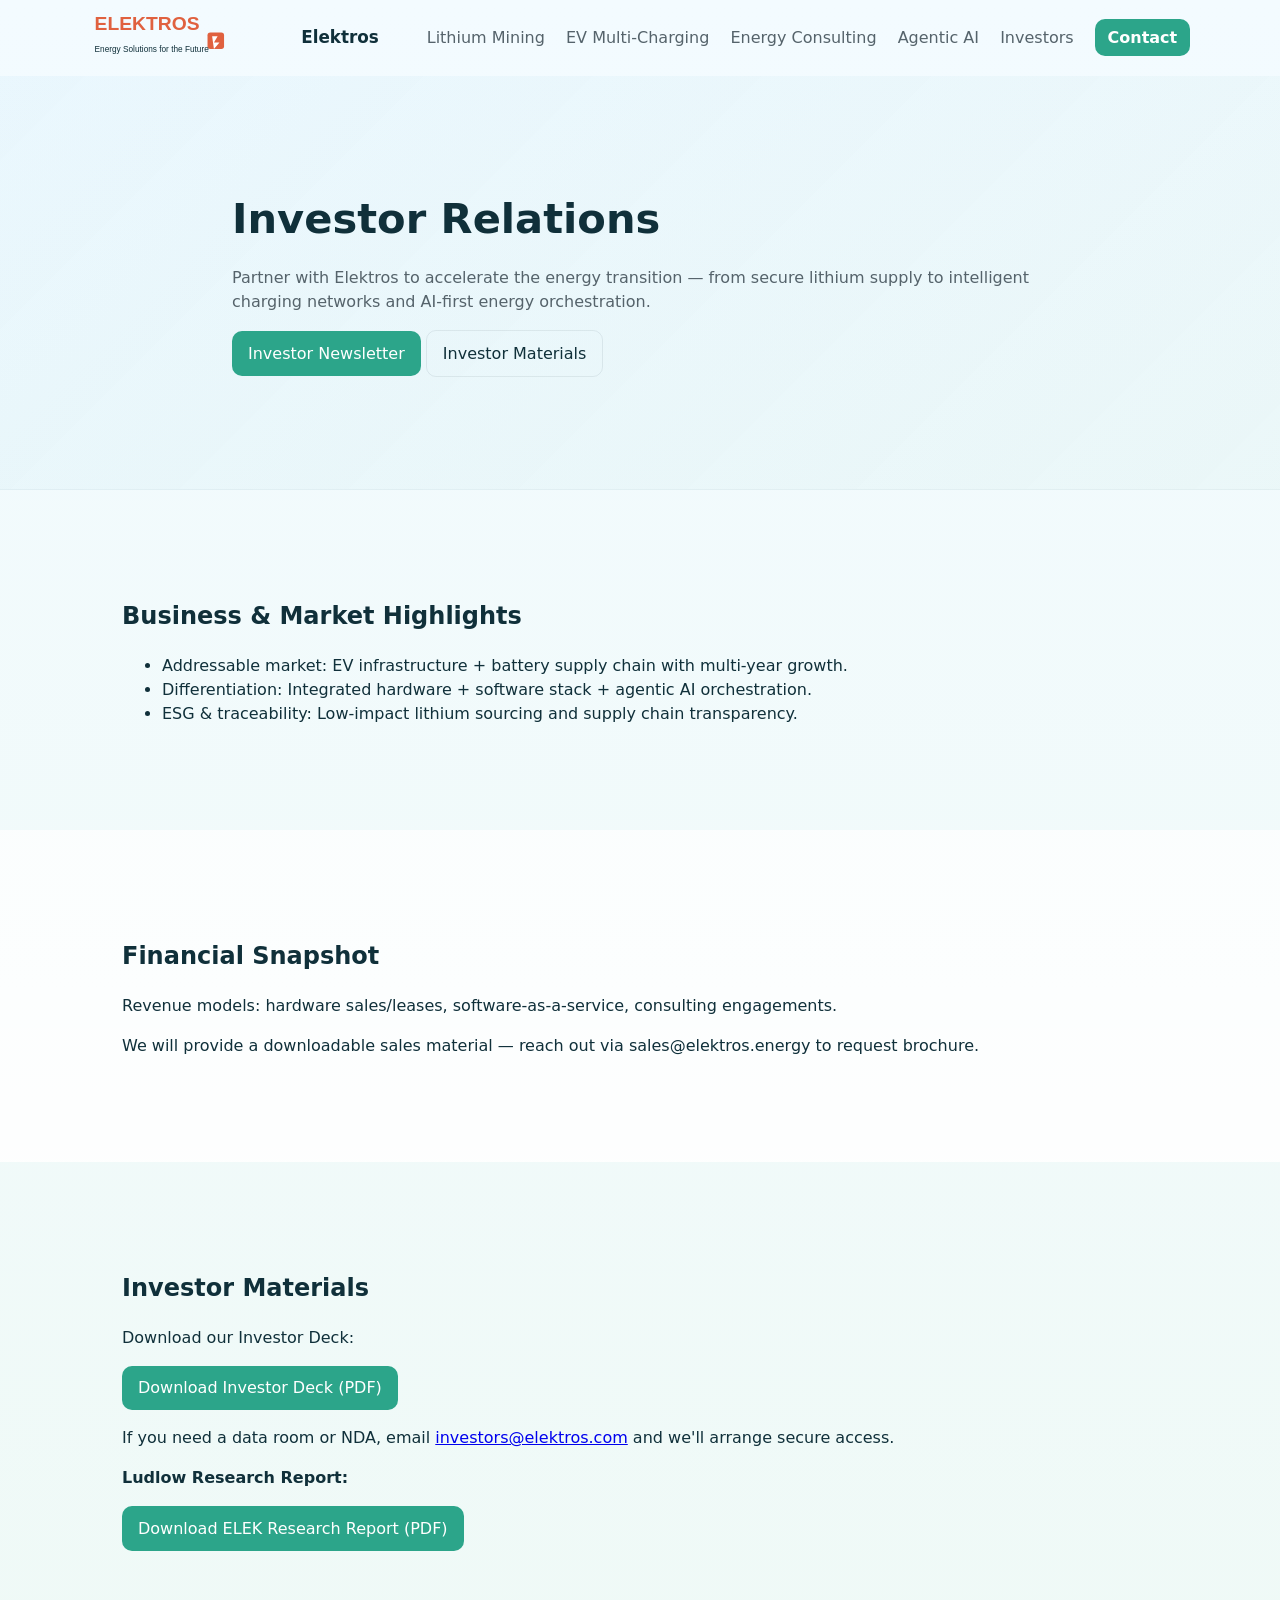
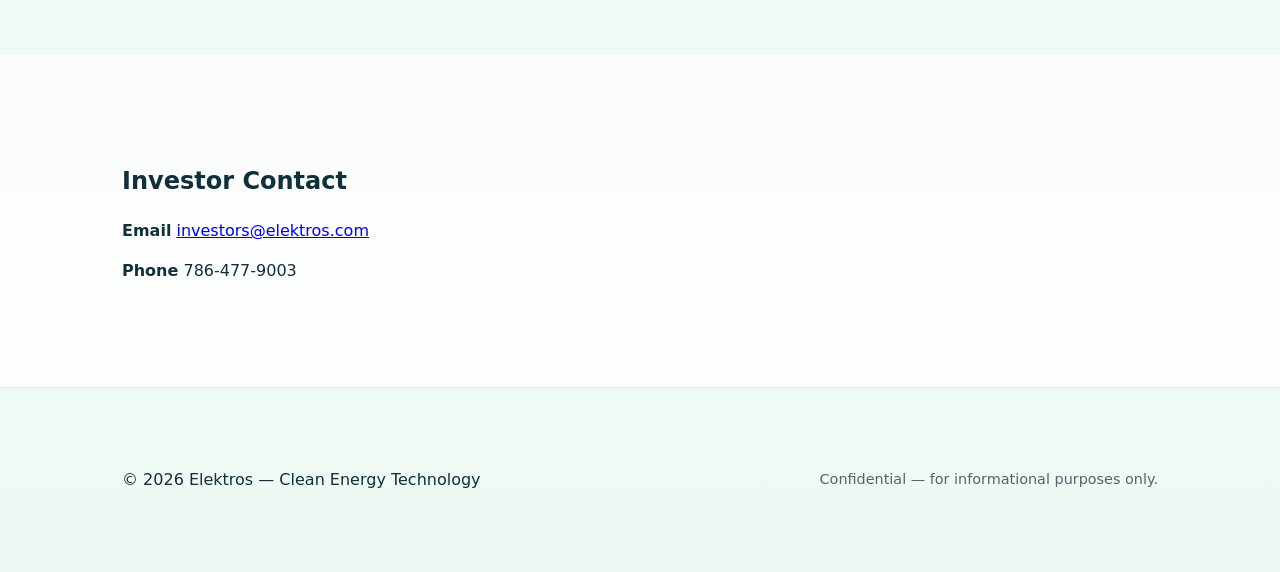
==== investors.html @ c7a5e923 "Update investor materials section formatting" ====
<!doctype html>
<html lang="en">
<head>
  <meta charset="utf-8" />
  <meta name="viewport" content="width=device-width,initial-scale=1" />
  <title>Investors — Elektros</title>
  <meta name="description" content="Investor relations for Elektros — growth plan, financial highlights, and investor materials." />
  <link rel="stylesheet" href="assets/styles.css" />
  <link rel="icon" href="assets/favicon.svg" />
</head>
<body>
  <header class="site-header">
    <div class="container header-inner">
      <a class="brand" href="index.html">
        <img src="assets/logo.svg" alt="Elektros logo" class="logo" />
        <span class="brand-name">Elektros</span>
      </a>
      <nav class="nav">
        <a href="index.html#lithium">Lithium Mining</a>
        <a href="index.html#ev">EV Multi-Charging</a>
        <a href="index.html#consulting">Energy Consulting</a>
        <a href="index.html#ai">Agentic AI</a>
        <a href="investors.html">Investors</a>
        <a class="cta" href="index.html#contact">Contact</a>
      </nav>
    </div>
  </header>

  <main>
    <section class="hero">
      <div class="container hero-inner">
        <h1>Investor Relations</h1>
        <p class="lead">Partner with Elektros to accelerate the energy transition — from secure lithium supply to intelligent charging networks and AI-first energy orchestration.</p>
        <div class="hero-cta">
          <a class="btn btn-primary" href="https://forms.gle/TB41ewURESBm6MHU6">Investor Newsletter</a>
          <a class="btn btn-outline" href="#materials">Investor Materials</a>
        </div>
      </div>
    </section>

    <section id="highlights" class="section">
      <div class="container">
        <h2>Business & Market Highlights</h2>
        <ul>
          <li>Addressable market: EV infrastructure + battery supply chain with multi-year growth.</li>
          <li>Differentiation: Integrated hardware + software stack + agentic AI orchestration.</li>
          <li>ESG & traceability: Low-impact lithium sourcing and supply chain transparency.</li>
        </ul>
      </div>
    </section>

    <section id="financials" class="section alt">
      <div class="container">
        <h2>Financial Snapshot</h2>
        <p>Revenue models: hardware sales/leases, software-as-a-service, consulting engagements.</p>
        <p>We will provide a downloadable sales material — reach out via sales@elektros.energy to request brochure.</p>
      </div>
    </section>

    <section id="materials" class="section">
      <div class="container">
        <h2>Investor Materials</h2>
        <p><b></b>Download our Investor Deck:</b></p>
        <p><a class="btn btn-primary" href="https://drive.google.com/file/d/1-n-Z3dWcrwWBhLFF3qCWU4nZG055tNCm/view?usp=sharing" download>Download Investor Deck (PDF)</a></p>
        <p>If you need a data room or NDA, email <a href="mailto:elektrosinc@gmail.com">investors@elektros.com</a> and we'll arrange secure access.</p>
        <p><b>Ludlow Research Report:</b></p>
        <p><a class="btn btn-primary" href="https://ludlowresearch.com/wp-content/uploads/2026/03/elek-report-mar2026.pdf" download>Download ELEK Research Report (PDF)</a></p>
        <p>
      </div>
    </section>

    <section id="ir-contact" class="section alt">
      <div class="container">
        <h2>Investor Contact</h2>
        <p><strong>Email</strong> <a href="mailto:elektrosinc@gmail.com">investors@elektros.com</a></p>
        <p><strong>Phone</strong> 786-477-9003</p>
      </div>
    </section>
  </main>

  <footer class="site-footer">
    <div class="container footer-inner">
      <p>© <span id="year"></span> Elektros — Clean Energy Technology</p>
      <p class="small">Confidential — for informational purposes only.</p>
    </div>
  </footer>

  <script src="assets/script.js"></script>
</body>
</html>
---- assets/styles.css ----
:root{
  --bg:#f3fbff; /* very faint sky blue background */
  --card:#ffffff;
  --accent-1:#2ca58a; /* light green - primary energy/positive accent */
  --accent-2:#7cccf0; /* faint sky blue accent */
  --text:#10303a;
  --muted:#55636b;
  --radius:12px;
  --container:1100px;
  font-family: Inter, system-ui, -apple-system, "Segoe UI", Roboto, "Helvetica Neue", Arial;
}

*{box-sizing:border-box}
body{
  margin:0;
  color:var(--text);
  background:linear-gradient(180deg,var(--bg) 0%, #eef9f4 100%);
  -webkit-font-smoothing:antialiased;
  -moz-osx-font-smoothing:grayscale;
  line-height:1.5;
}

.container{
  max-width:var(--container);
  margin:0 auto;
  padding:2rem;
}

/* header */
.site-header{background:transparent; position:sticky; top:0; z-index:20}
.header-inner{display:flex;align-items:center;justify-content:space-between;padding:1rem 0}
.brand{display:flex;align-items:center;text-decoration:none;color:inherit}
.logo{height:44px;margin-right:.6rem}
.brand-name{font-weight:700;font-size:1.05rem}
.nav a{margin-left:1rem;text-decoration:none;color:var(--muted)}
.nav .cta{background:var(--accent-1);color:white;padding:.55rem .8rem;border-radius:10px;margin-left:1rem;font-weight:600}

/* hero */
.hero{padding:5rem 0;background:linear-gradient(135deg, rgba(124,204,240,0.08), rgba(44,165,138,0.04));border-bottom:1px solid rgba(16,48,58,0.04)}
.hero-inner{max-width:880px}
.hero h1{font-size:clamp(1.6rem,3.5vw,2.6rem);margin:0 0 .6rem}
.lead{color:var(--muted);margin-bottom:1rem}
.btn{display:inline-block;text-decoration:none;border-radius:10px;padding:.65rem 1rem}
.btn-primary{background:var(--accent-1);color:white}
.btn-outline{border:1px solid rgba(16,48,58,0.08);color:var(--text)}

/* sections */
.section{padding:3.5rem 0}
.section.alt{background:linear-gradient(180deg, rgba(255,255,255,0.7), rgba(255,255,255,0.9))}
.split{display:flex;gap:2rem;align-items:center}
.split-image img{width:100%;border-radius:12px;box-shadow:0 6px 18px rgba(16,48,58,0.06)}
.split-content{flex:1}
.split-image{flex:1}

/* cards */
.cards .card-grid{display:grid;grid-template-columns:repeat(auto-fit,minmax(220px,1fr));gap:1rem;margin-top:1rem}
.card{background:var(--card);padding:1rem;border-radius:12px;box-shadow:0 6px 18px rgba(16,48,58,0.04)}

/* features */
.features{display:flex;gap:1rem;flex-wrap:wrap}
.feature{flex:1;min-width:200px;background:linear-gradient(180deg,#fff,#fbfffe);padding:1rem;border-radius:10px;border:1px solid rgba(44,165,138,0.06)}

/* contact */
.contact-grid{display:grid;grid-template-columns:repeat(auto-fit,minmax(180px,1fr));gap:1rem;margin-top:1rem}

/* investors specific */
.investors-section .split-content ul {margin-top:1rem}
.investors-section .split-image img {max-height:220px;object-fit:cover}

/* footer */
.site-footer{padding:2rem 0;background:transparent;border-top:1px solid rgba(16,48,58,0.04)}
.footer-inner{display:flex;justify-content:space-between;align-items:center;gap:1rem;flex-wrap:wrap}
.small{color:var(--muted);font-size:.9rem}

/* responsive */
@media (max-width:900px){
  .split{flex-direction:column}
  .nav{display:none}
  .container{padding:1rem}
}
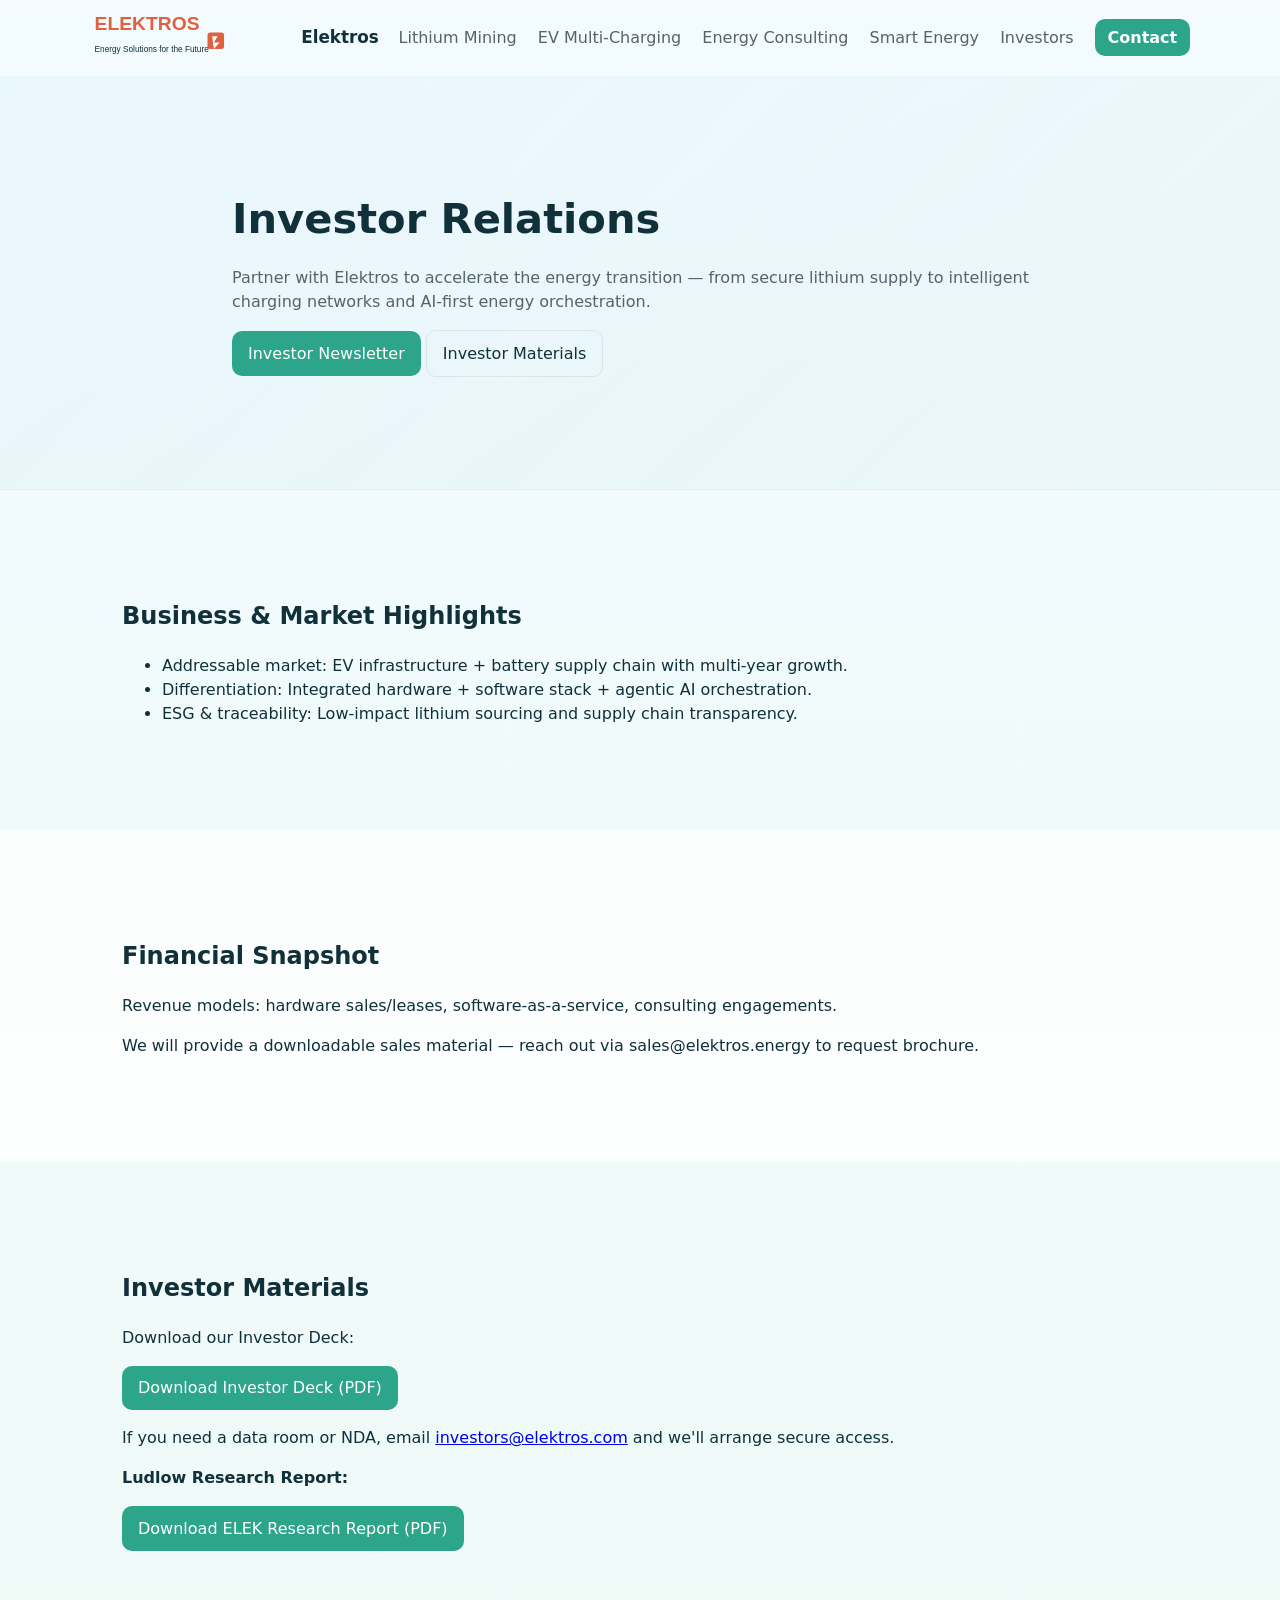
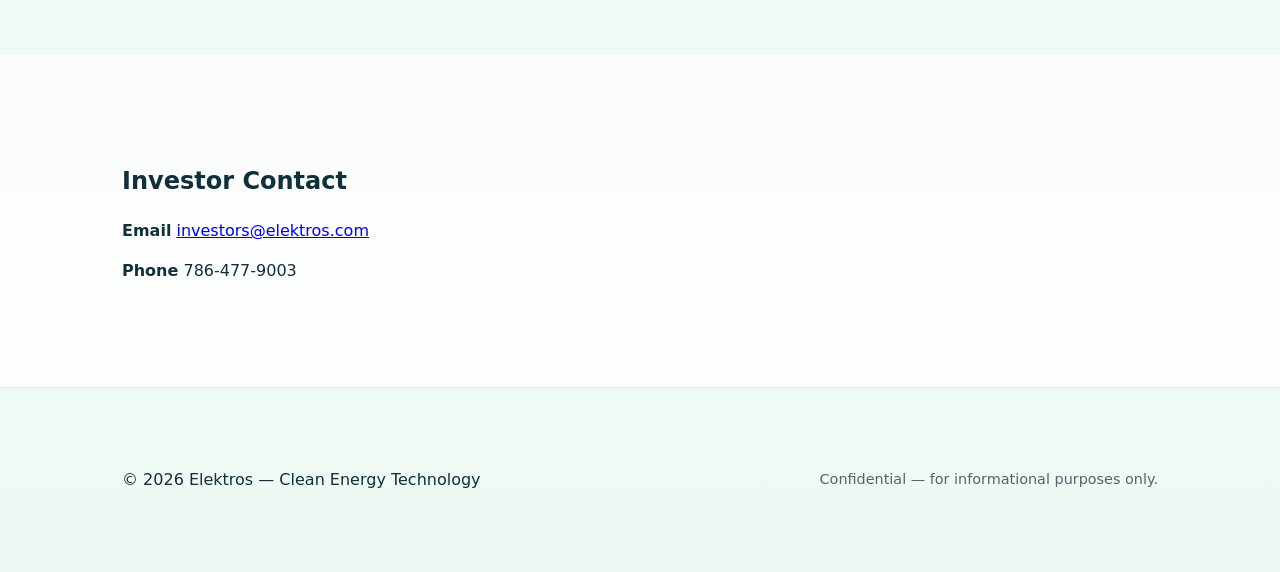
==== commit 55a2d7fe: "Replace 'Agentic AI' link with 'Smart Energy'" ====
--- a/investors.html
+++ b/investors.html
@@ -19,7 +19,7 @@
         <a href="index.html#lithium">Lithium Mining</a>
         <a href="index.html#ev">EV Multi-Charging</a>
         <a href="index.html#consulting">Energy Consulting</a>
-        <a href="index.html#ai">Agentic AI</a>
+        <a href="smart-energy.html">Smart Energy</a>
         <a href="investors.html">Investors</a>
         <a class="cta" href="index.html#contact">Contact</a>
       </nav>
@@ -32,7 +32,7 @@
         <h1>Investor Relations</h1>
         <p class="lead">Partner with Elektros to accelerate the energy transition — from secure lithium supply to intelligent charging networks and AI-first energy orchestration.</p>
         <div class="hero-cta">
-          <a class="btn btn-primary" href="https://forms.gle/TB41ewURESBm6MHU6">Investor Newsletter</a>
+          <a class="btn btn-primary" href="https://forms.gle/EFmY5FF8rQbjCe3B9">Investor Newsletter</a>
           <a class="btn btn-outline" href="#materials">Investor Materials</a>
         </div>
       </div>
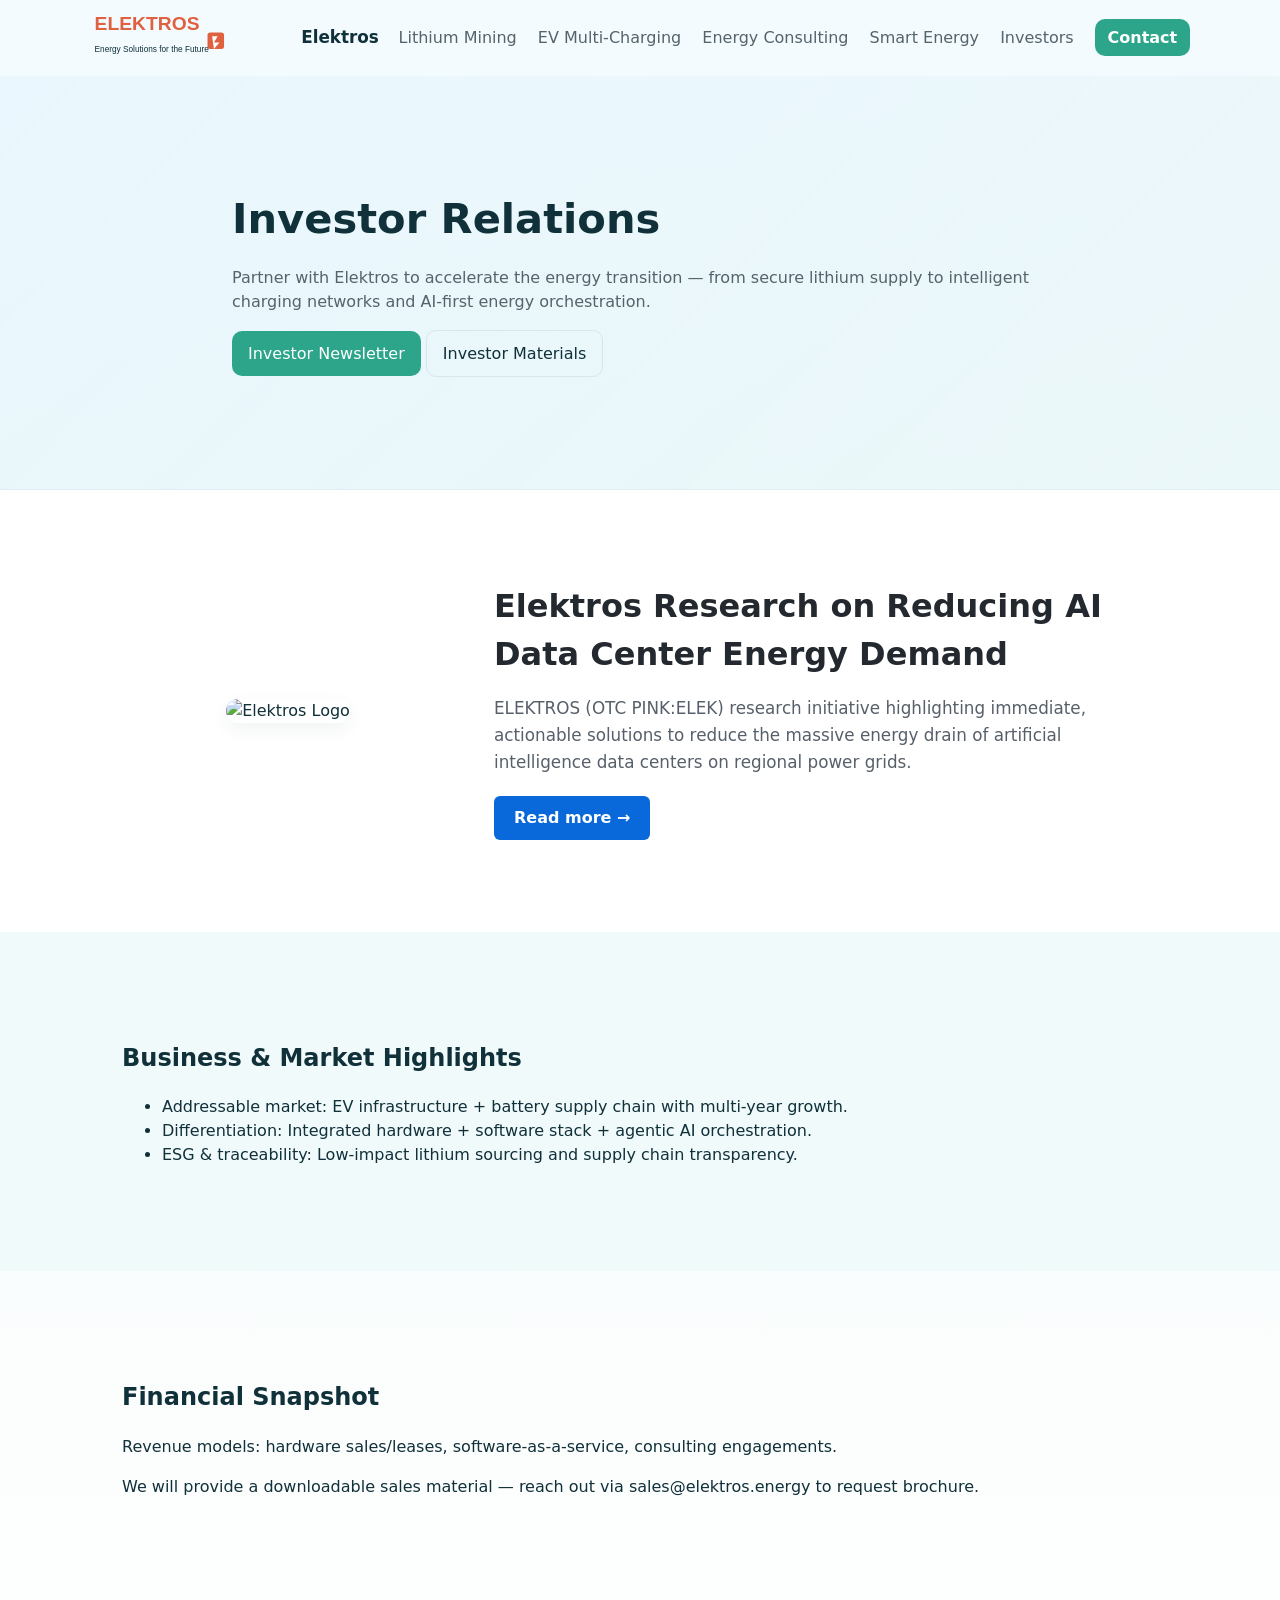
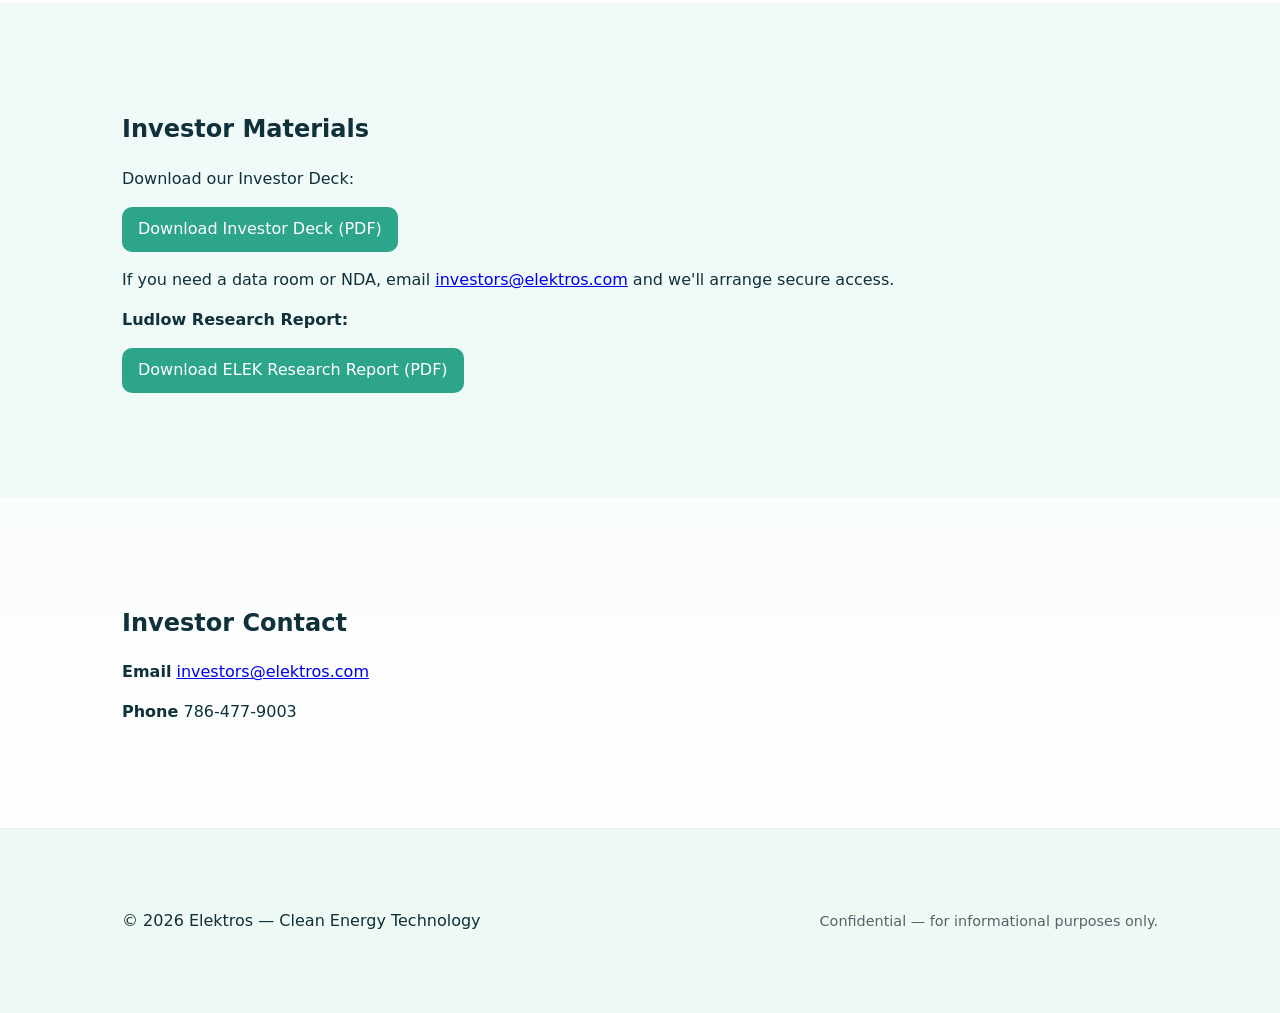
==== commit 6fdcfd74: "Add Elektros AI Research Highlight Section Added a new section highlighting Elektros AI research foc" ====
--- a/investors.html
+++ b/investors.html
@@ -1,6 +1,15 @@
 <!doctype html>
 <html lang="en">
 <head>
+<!-- Google tag (gtag.js) -->
+<script async src="https://www.googletagmanager.com/gtag/js?id=G-2PX22MKM0C"></script>
+<script>
+  window.dataLayer = window.dataLayer || [];
+  function gtag(){dataLayer.push(arguments);}
+  gtag('js', new Date());
+
+  gtag('config', 'G-2PX22MKM0C');
+</script>
   <meta charset="utf-8" />
   <meta name="viewport" content="width=device-width,initial-scale=1" />
   <title>Investors — Elektros</title>
@@ -38,6 +47,38 @@
       </div>
     </section>
 
+    <!-- Elektros AI Research Highlight Section -->
+<section id="ai-research" class="section" style="padding: 60px 0; background-color: #ffffff;">
+  <div class="container split" style="display: flex; align-items: center; gap: 40px; flex-wrap: wrap;">
+    
+    <!-- Left Column: SVG Logo -->
+    <div class="split-image" aria-hidden="true" style="flex: 1; min-width: 250px; text-align: center;">
+      <img src="assets/logo1.svg" alt="Elektros Logo" style="max-width: 100%; height: auto; max-height: 150px;" />
+    </div>
+    
+    <!-- Right Column: Research Content -->
+    <div class="split-content" style="flex: 2; min-width: 300px;">
+      <h2 style="margin-top: 0; margin-bottom: 15px; font-size: 2rem; color: #24292f;">
+        Elektros Research on Reducing AI Data Center Energy Demand
+      </h2>
+      
+      <p style="margin-bottom: 20px; font-size: 1.05rem; line-height: 1.6; color: #57606a;">
+        ELEKTROS (OTC PINK:ELEK) research initiative highlighting immediate, actionable solutions to reduce the massive energy drain of artificial intelligence data centers on regional power grids.
+      </p>
+      
+      <a href="https://www.otcmarkets.com/stock/elek/news/Elektros-Highlights-Energy-Research-on-Reducing-AI-Data-Center-Energy-Demand?e&id=3503053" 
+         target="_blank" 
+         rel="noopener noreferrer" 
+         style="display: inline-block; padding: 10px 20px; background-color: #0969da; color: #ffffff; text-decoration: none; font-weight: 600; border-radius: 6px; font-size: 1rem; transition: background-color 0.2s ease;"
+         onmouseover="this.style.backgroundColor='#0c50a3';" 
+         onmouseout="this.style.backgroundColor='#0969da';">
+        Read more &rarr;
+      </a>
+    </div>
+
+  </div>
+</section>
+    
     <section id="highlights" class="section">
       <div class="container">
         <h2>Business & Market Highlights</h2>
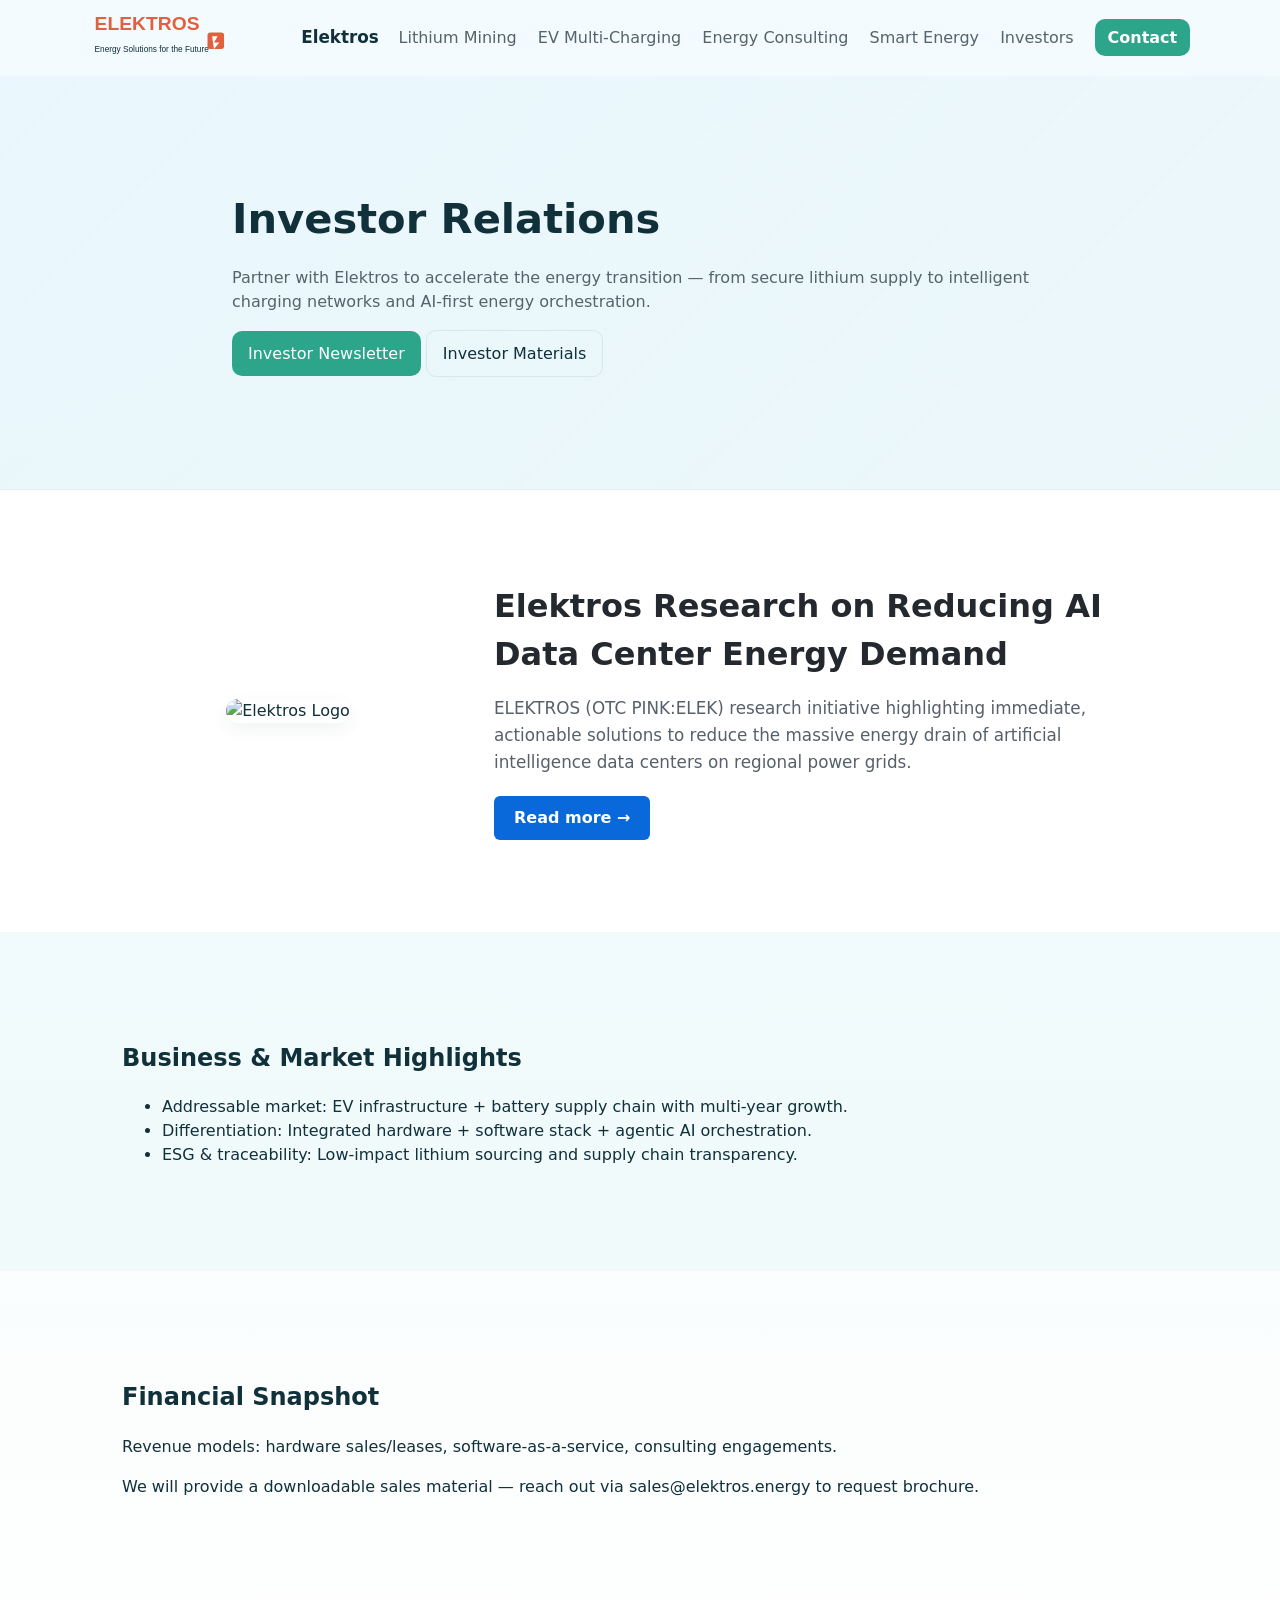
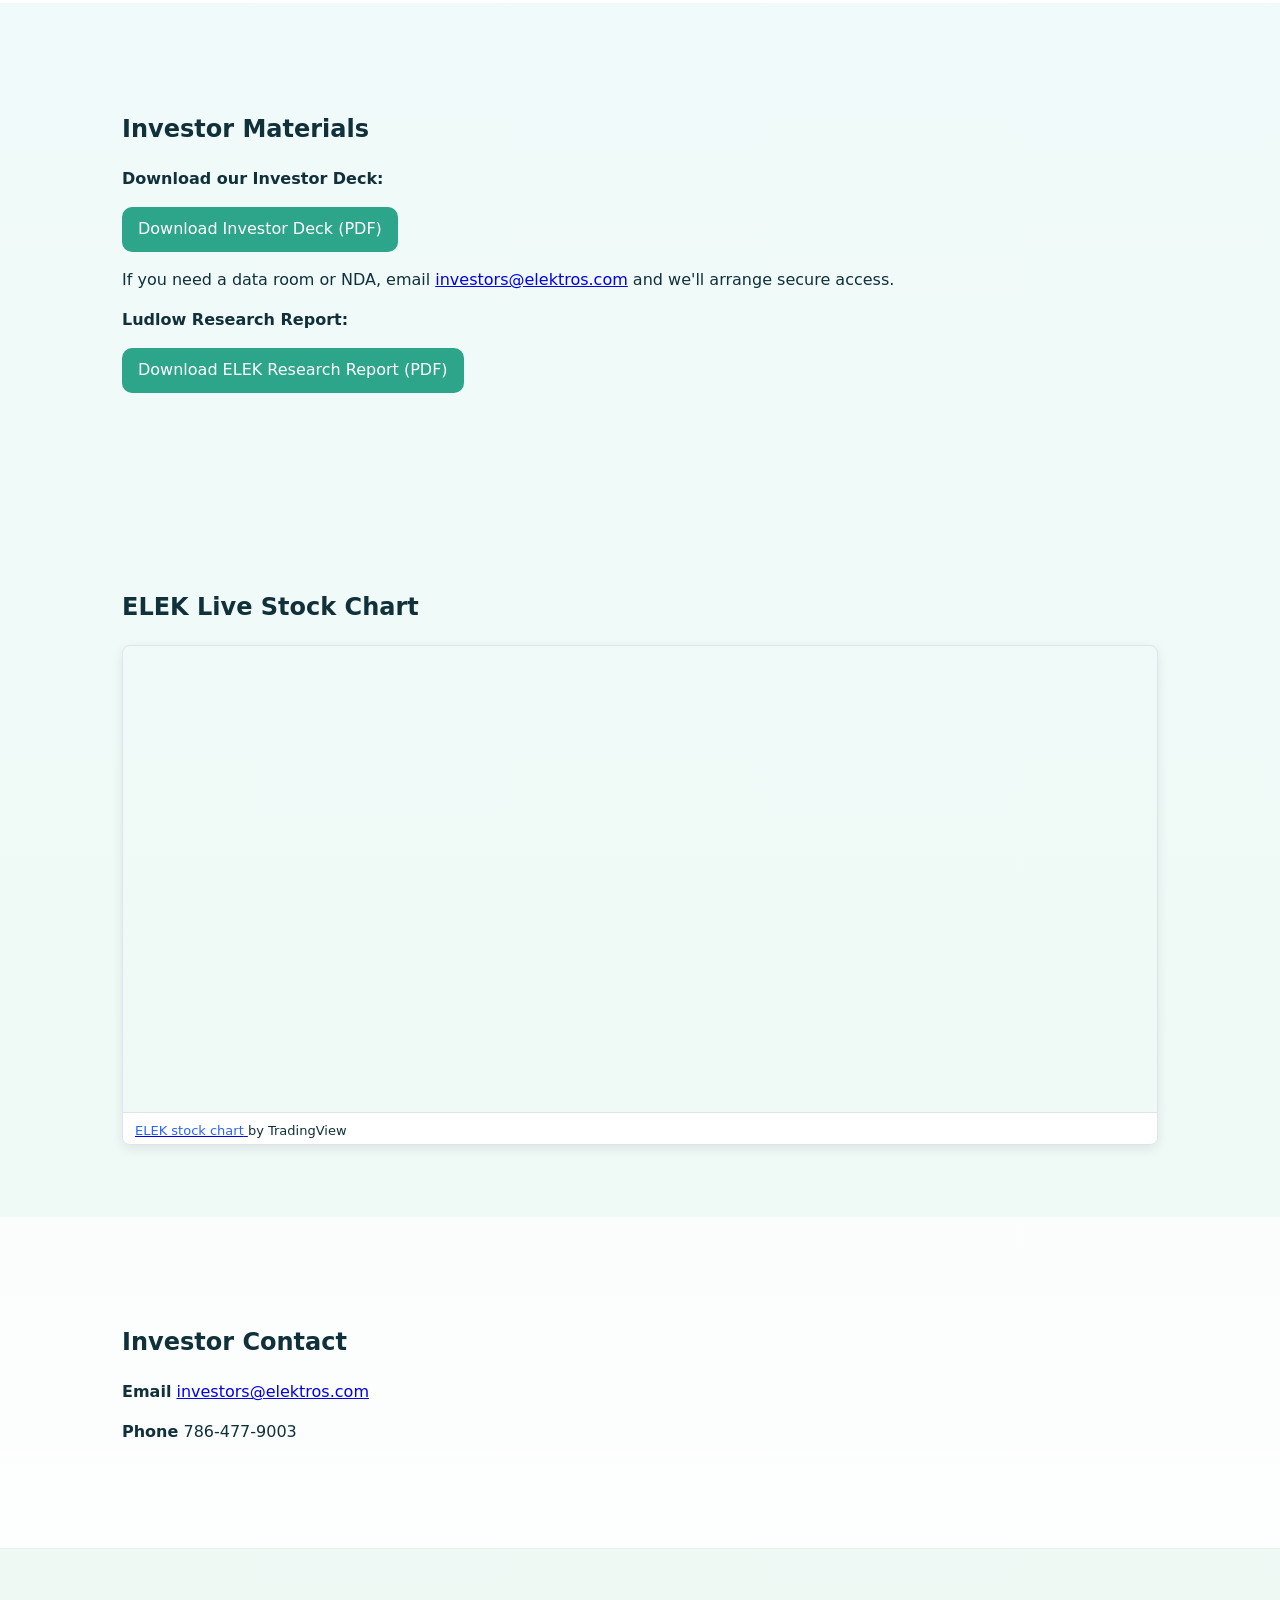
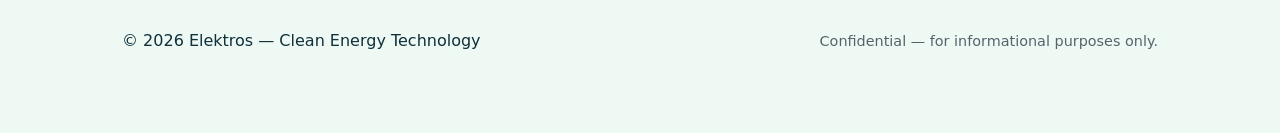
==== commit 0f4e3695: "Add live stock chart section to investors page Added a new section for the live stock chart using Tr" ====
--- a/investors.html
+++ b/investors.html
@@ -101,14 +101,63 @@
     <section id="materials" class="section">
       <div class="container">
         <h2>Investor Materials</h2>
-        <p><b></b>Download our Investor Deck:</b></p>
+        <p><b>Download our Investor Deck:</b></p>
         <p><a class="btn btn-primary" href="https://drive.google.com/file/d/1-n-Z3dWcrwWBhLFF3qCWU4nZG055tNCm/view?usp=sharing" download>Download Investor Deck (PDF)</a></p>
         <p>If you need a data room or NDA, email <a href="mailto:elektrosinc@gmail.com">investors@elektros.com</a> and we'll arrange secure access.</p>
         <p><b>Ludlow Research Report:</b></p>
         <p><a class="btn btn-primary" href="https://ludlowresearch.com/wp-content/uploads/2026/03/elek-report-mar2026.pdf" download>Download ELEK Research Report (PDF)</a></p>
-        <p>
       </div>
     </section>
+
+    <!-- START: NEW STOCK CHART SECTION -->
+    <section id="stock-chart" class="section" style="padding: 40px 0;">
+      <div class="container">
+        <h2 style="margin-bottom: 20px;">ELEK Live Stock Chart</h2>
+        
+        <!-- Wrapper container setting a explicit height for the TradingView widget -->
+        <div style="height: 500px; width: 100%; box-shadow: 0 4px 12px rgba(0,0,0,0.08); border-radius: 8px; overflow: hidden; border: 1px solid #e0e3eb;">
+          
+          <!-- TradingView Widget BEGIN -->
+          <div class="tradingview-widget-container" style="height:100%;width:100%">
+            <div class="tradingview-widget-container__widget" style="height:calc(100% - 32px);width:100%"></div>
+            <div class="tradingview-widget-copyright" style="padding: 8px 12px; background: #fff; border-top: 1px solid #e0e3eb; font-size: 13px;">
+              <a href="https://www.tradingview.com/symbols/OTC-ELEK/" rel="noopener nofollow" target="_blank">
+                <span class="blue-text" style="color: #2962ff; text-decoration: none; font-weight: 500;">ELEK stock chart</span>
+              </a> by TradingView
+            </div>
+            <script type="text/javascript" src="https://s3.tradingview.com/external-embedding/embed-widget-advanced-chart.js" async>
+            {
+              "allow_symbol_change": true,
+              "calendar": false,
+              "details": false,
+              "hide_side_toolbar": true,
+              "hide_top_toolbar": false,
+              "hide_legend": false,
+              "hide_volume": false,
+              "hotlist": false,
+              "interval": "D",
+              "locale": "en",
+              "save_image": true,
+              "style": "1",
+              "symbol": "OTC:ELEK",
+              "theme": "light",
+              "timezone": "Etc/UTC",
+              "backgroundColor": "#ffffff",
+              "gridColor": "rgba(46, 46, 46, 0.06)",
+              "watchlist": [],
+              "withdateranges": false,
+              "compareSymbols": [],
+              "studies": [],
+              "autosize": true
+            }
+            </script>
+          </div>
+          <!-- TradingView Widget END -->
+
+        </div>
+      </div>
+    </section>
+    <!-- END: NEW STOCK CHART SECTION -->
 
     <section id="ir-contact" class="section alt">
       <div class="container">
